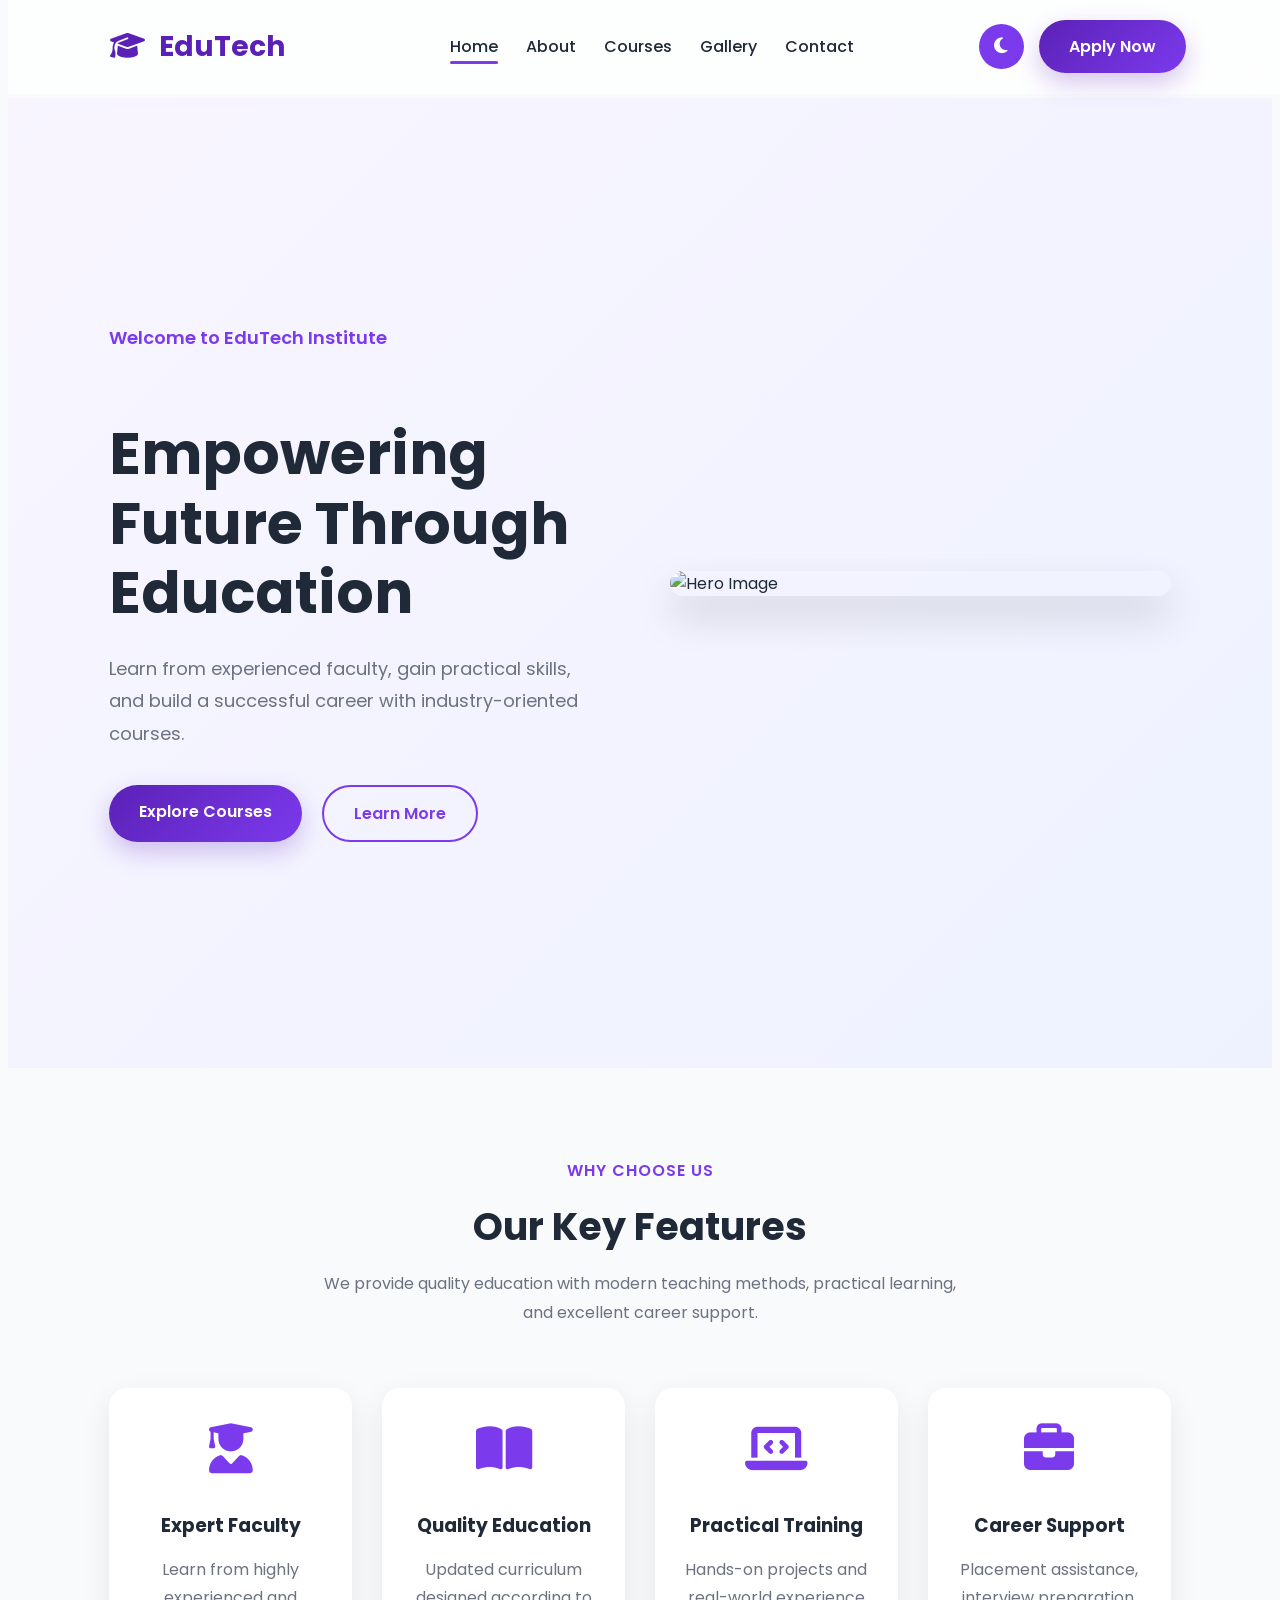
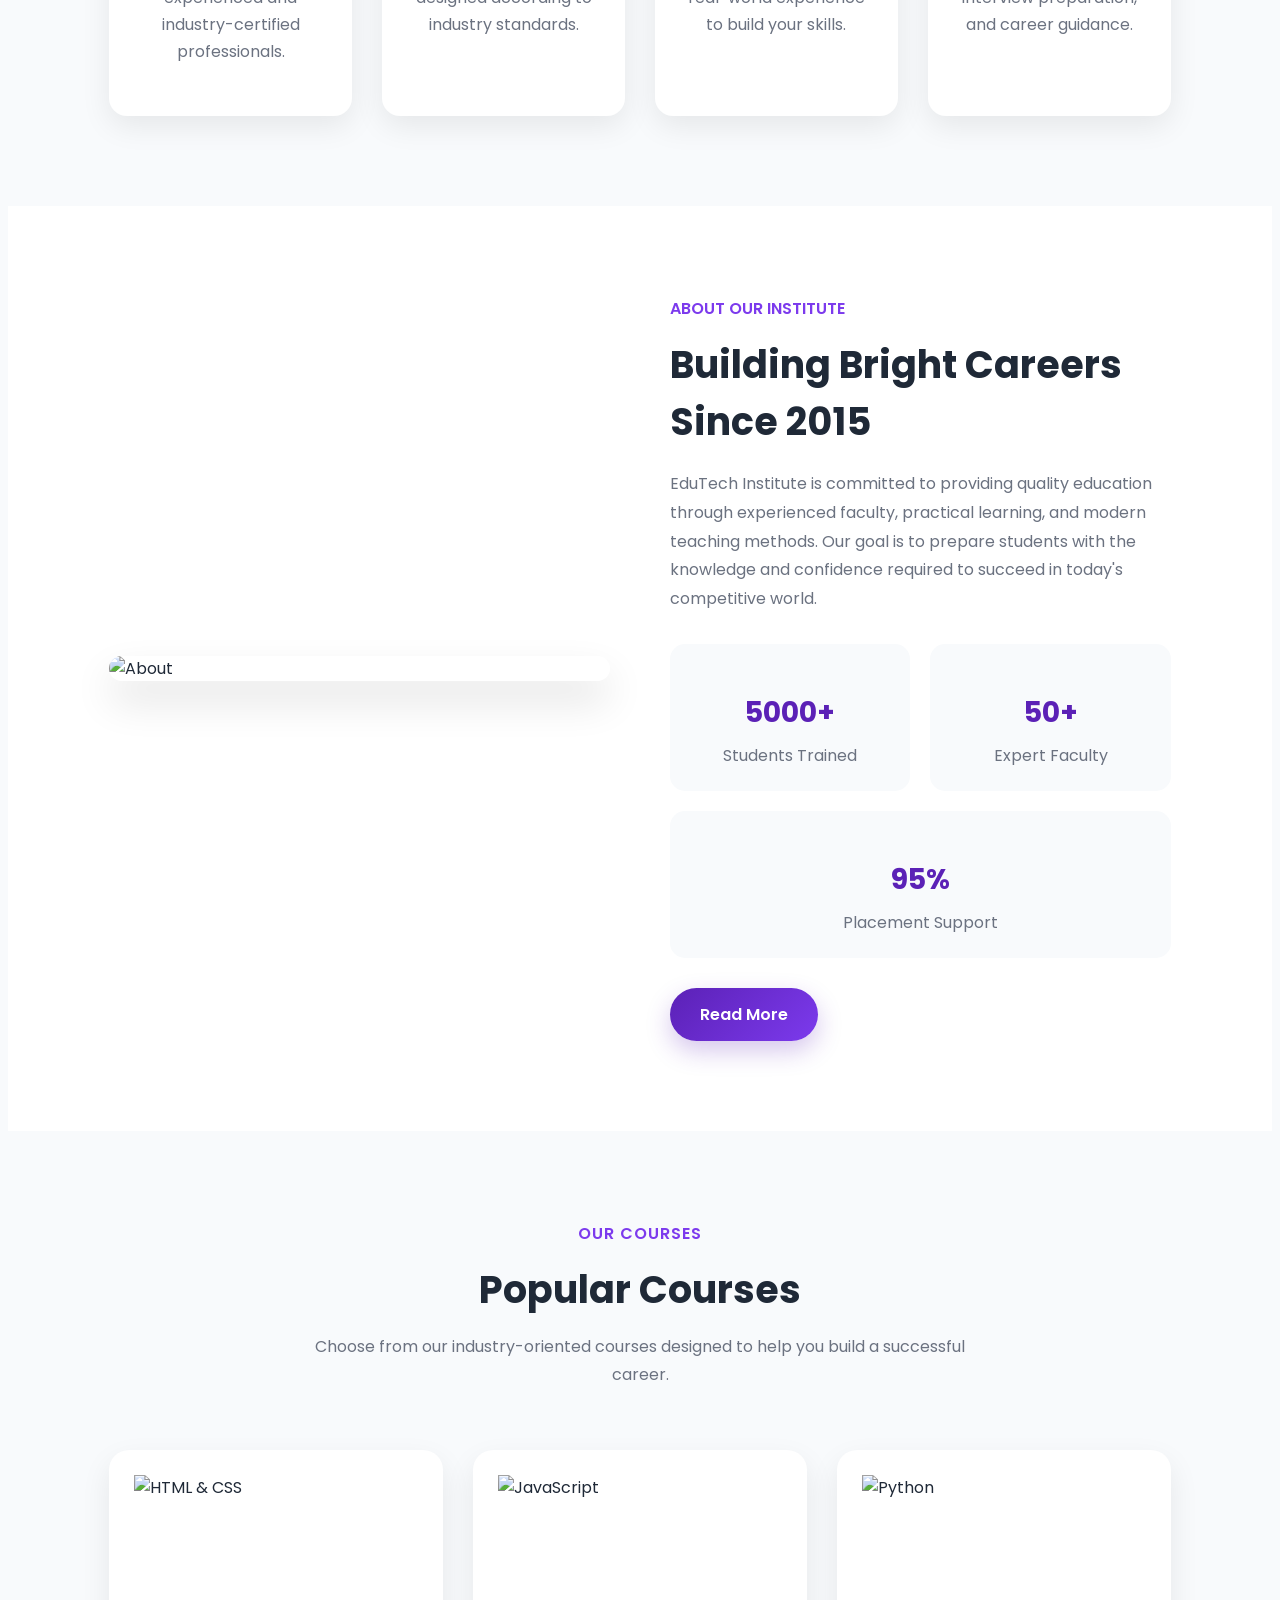
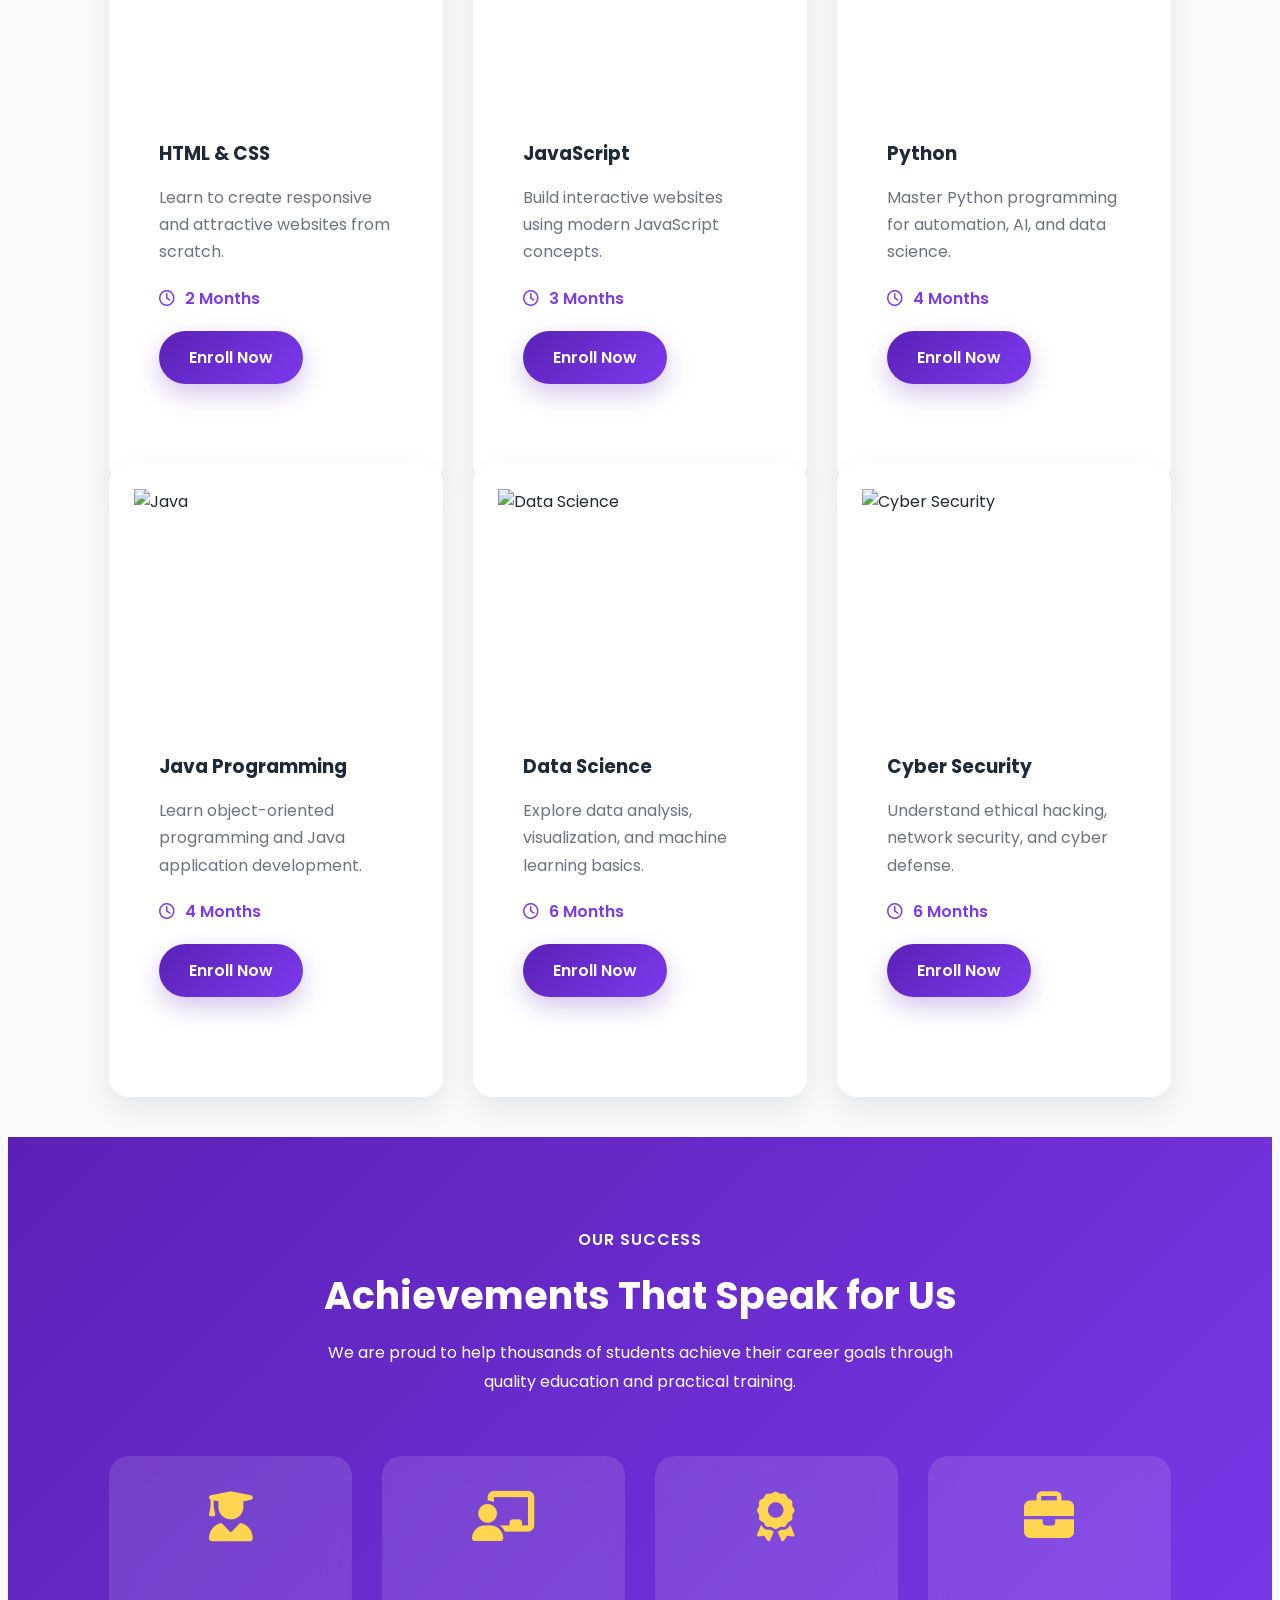
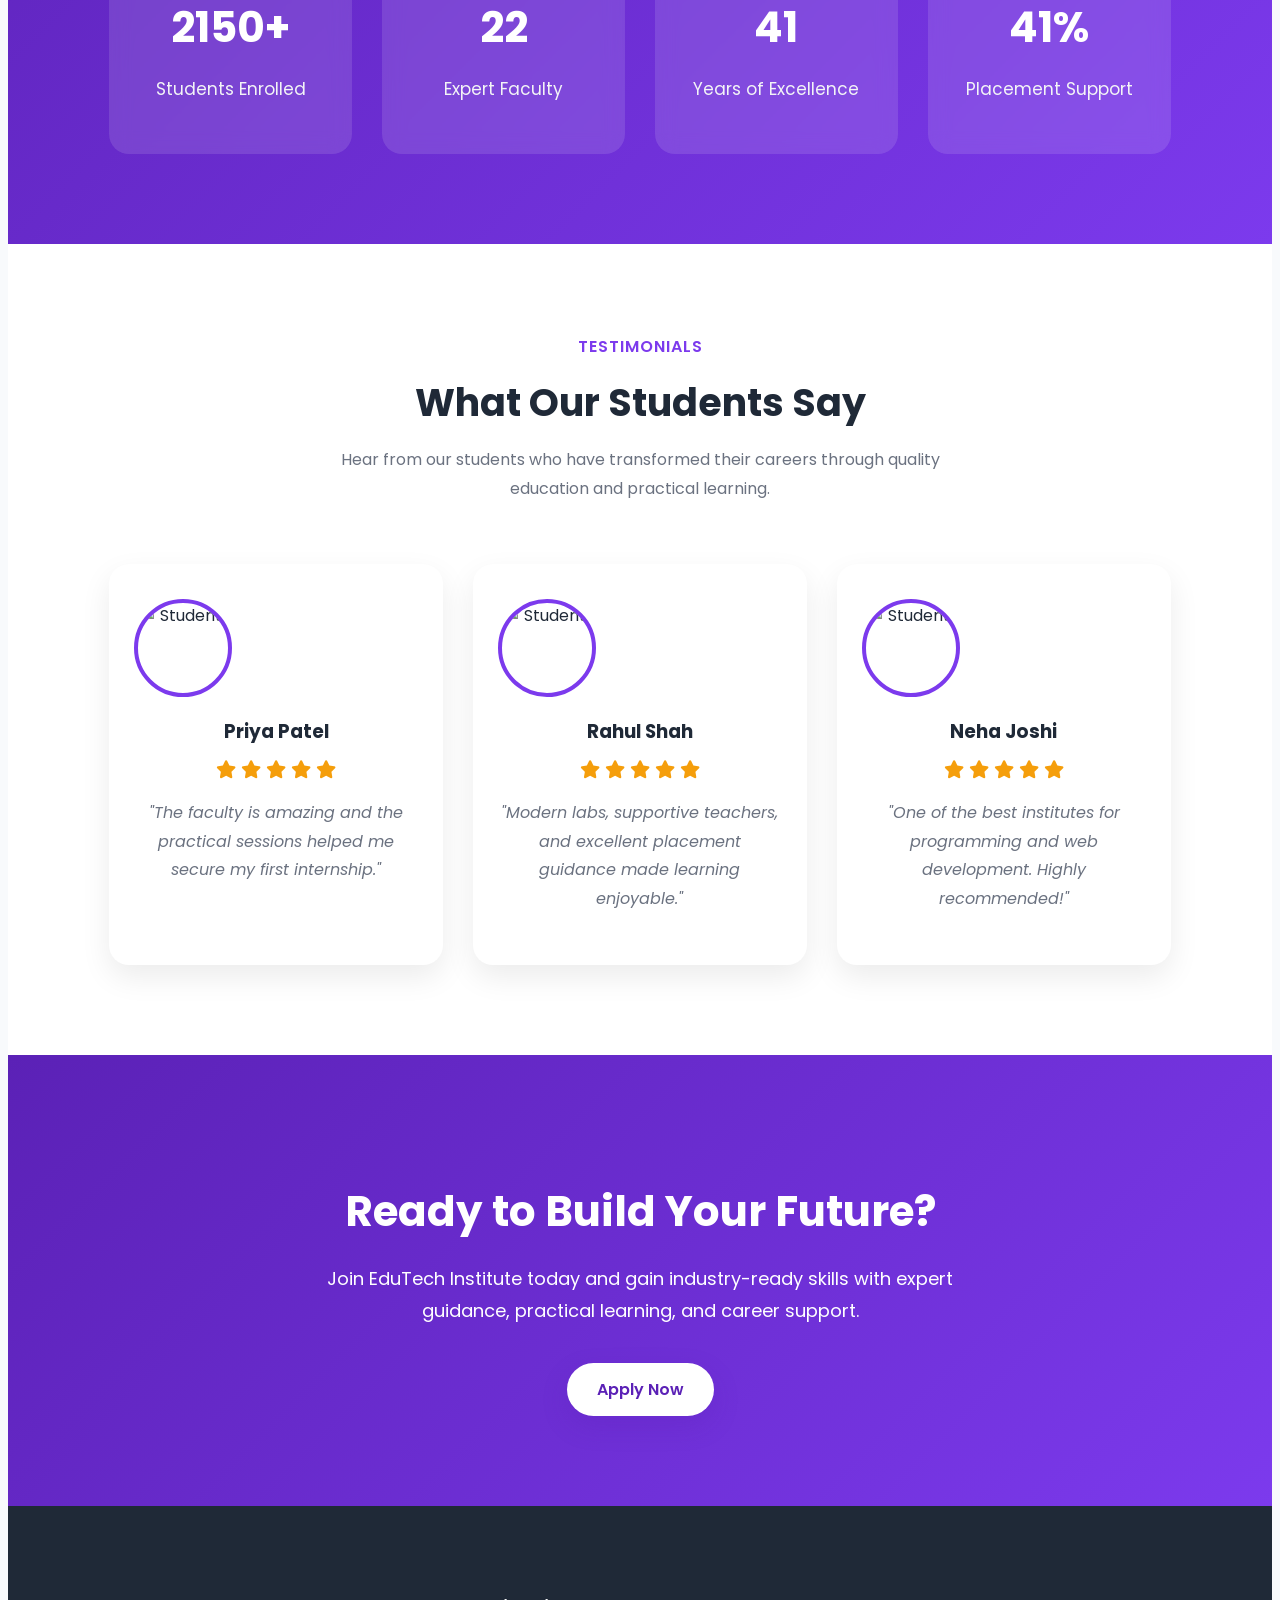
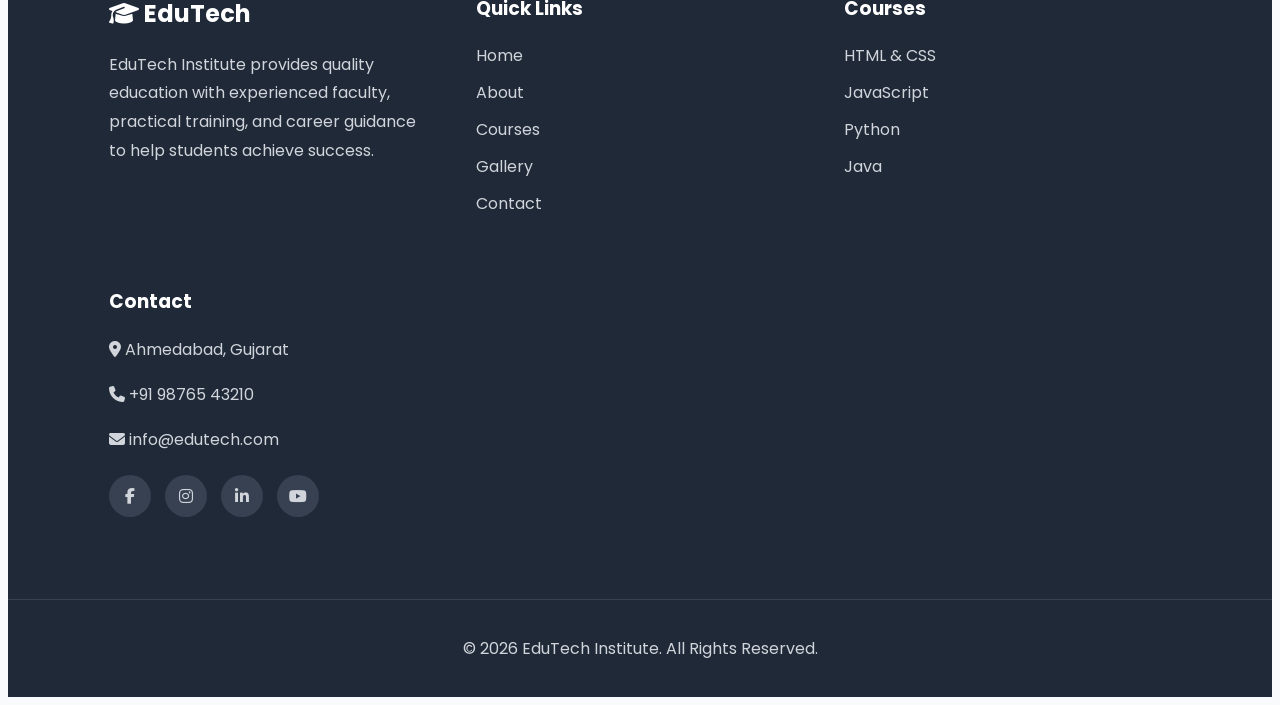
==== index.html @ 374a86cc "Add files via upload" ====
<!DOCTYPE html>
<html lang="en">

<head>
    <meta charset="UTF-8">
    <meta name="viewport" content="width=device-width, initial-scale=1.0">
    <title>EduTech Institute</title>

	<link rel="icon" href="images/logo.png">

    <!-- CSS -->
    <link rel="stylesheet" href="style.css">

    <!-- Google Font -->
    <link href="https://fonts.googleapis.com/css2?family=Poppins:wght@300;400;500;600;700&display=swap" rel="stylesheet">

    <!-- Font Awesome -->
    <link rel="stylesheet"
        href="https://cdnjs.cloudflare.com/ajax/libs/font-awesome/6.6.0/css/all.min.css">
</head>

<body>
<!--================ PRELOADER =================-->

<div id="preloader">

    <div class="loader"></div>

</div>

<!-- ================= NAVBAR ================= -->

<header>

    <nav class="navbar">

    <div class="logo">
        <i class="fa-solid fa-graduation-cap"></i>
        EduTech
    </div>

    <div class="menu-toggle" id="menu-toggle">
        <i class="fa-solid fa-bars"></i>
    </div>

    <ul class="nav-links" id="nav-links">

            <li><a class="active" href="index.html">Home</a></li>

            <li><a href="about.html">About</a></li>

            <li><a href="courses.html">Courses</a></li>

            <li><a href="gallery.html">Gallery</a></li>

            <li><a href="contact.html">Contact</a></li>

        </ul>

        <div class="nav-actions">

    <button id="theme-toggle" class="theme-btn">
        <i class="fa-solid fa-moon"></i>
    </button>

    <a href="contact.html" class="btn">Apply Now</a>

</div>

    </nav>

</header>

<!-- ================= HERO ================= -->

<section class="hero">

    <div class="hero-text">

        <span class="tag">
            Welcome to EduTech Institute
        </span>

        <h1>
            Empowering Future Through Education
        </h1>

        <p>
            Learn from experienced faculty, gain practical skills,
            and build a successful career with industry-oriented courses.
        </p>

        <div class="hero-buttons">

            <a href="courses.html" class="btn">
                Explore Courses
            </a>

            <a href="about.html" class="btn-outline">
                Learn More
            </a>

        </div>

    </div>

    <div class="hero-image">

        <img src="img/hero.jpg" alt="Hero Image">
		</div>

</section>
<!-- ================= FEATURES ================= -->

<section class="features fade-up">

    <div class="section-title">
	
        <span>Why Choose Us</span>

        <h2>Our Key Features</h2>

        <p>
            We provide quality education with modern teaching methods,
            practical learning, and excellent career support.
        </p>

    </div>

    <div class="feature-container">

        <div class="feature-card">

            <i class="fa-solid fa-user-graduate"></i>

            <h3>Expert Faculty</h3>

            <p>
                Learn from highly experienced and industry-certified professionals.
            </p>

        </div>

        <div class="feature-card">

            <i class="fa-solid fa-book-open"></i>

            <h3>Quality Education</h3>

            <p>
                Updated curriculum designed according to industry standards.
            </p>

        </div>

        <div class="feature-card">

            <i class="fa-solid fa-laptop-code"></i>

            <h3>Practical Training</h3>

            <p>
                Hands-on projects and real-world experience to build your skills.
            </p>

        </div>

        <div class="feature-card">

            <i class="fa-solid fa-briefcase"></i>

            <h3>Career Support</h3>

            <p>
                Placement assistance, interview preparation, and career guidance.
            </p>

        </div>

    </div>

</section>
<!-- ================= ABOUT PREVIEW ================= -->

<section class="about-preview fade-up">

    <div class="about-image">

        <img src="https://images.unsplash.com/photo-1523240795612-9a054b0db644?auto=format&fit=crop&w=900&q=80" alt="About">

    </div>

    <div class="about-content">

        <span>About Our Institute</span>

        <h2>Building Bright Careers Since 2015</h2>

        <p>
            EduTech Institute is committed to providing quality education through
            experienced faculty, practical learning, and modern teaching methods.
            Our goal is to prepare students with the knowledge and confidence
            required to succeed in today's competitive world.
        </p>

        <div class="about-boxes">

            <div class="about-box">
                <h3>5000+</h3>
                <p>Students Trained</p>
            </div>

            <div class="about-box">
                <h3>50+</h3>
                <p>Expert Faculty</p>
            </div>

            <div class="about-box">
                <h3>95%</h3>
                <p>Placement Support</p>
            </div>

        </div>

        <a href="about.html" class="btn">
            Read More
        </a>

    </div>

</section>
<!-- ================= POPULAR COURSES ================= -->

<section class="courses fade-up">
	
    <div class="section-title">

        <span>Our Courses</span>

        <h2>Popular Courses</h2>

        <p>
            Choose from our industry-oriented courses designed to help you build a successful career.
        </p>

    </div>

    <div class="course-container">

        <div class="course-card">
            <img src="img/html&css.jfif" alt="HTML & CSS">
            <div class="course-content">
                <h3>HTML & CSS</h3>
                <p>Learn to create responsive and attractive websites from scratch.</p>
                <div class="course-info">
                    <span><i class="fa-regular fa-clock"></i> 2 Months</span>
                </div>
                <a href="contact.html" class="btn">Enroll Now</a>
            </div>
        </div>

        <div class="course-card">
            <img src="img/javascript.jfif" alt="JavaScript">
            <div class="course-content">
                <h3>JavaScript</h3>
                <p>Build interactive websites using modern JavaScript concepts.</p>
                <div class="course-info">
                    <span><i class="fa-regular fa-clock"></i> 3 Months</span>
                </div>
                <a href="contact.html" class="btn">Enroll Now</a>
            </div>
        </div>

        <div class="course-card">
            <img src="img/python.jfif" alt="Python">
            <div class="course-content">
                <h3>Python</h3>
                <p>Master Python programming for automation, AI, and data science.</p>
                <div class="course-info">
                    <span><i class="fa-regular fa-clock"></i> 4 Months</span>
                </div>
                <a href="contact.html" class="btn">Enroll Now</a>
            </div>
        </div>

        <div class="course-card">
            <img src="img/java.jfif" alt="Java">
            <div class="course-content">
                <h3>Java Programming</h3>
                <p>Learn object-oriented programming and Java application development.</p>
                <div class="course-info">
                    <span><i class="fa-regular fa-clock"></i> 4 Months</span>
                </div>
                <a href="contact.html" class="btn">Enroll Now</a>
            </div>
        </div>

        <div class="course-card">
            <img src="img/data science.jfif" alt="Data Science">
            <div class="course-content">
                <h3>Data Science</h3>
                <p>Explore data analysis, visualization, and machine learning basics.</p>
                <div class="course-info">
                    <span><i class="fa-regular fa-clock"></i> 6 Months</span>
                </div>
                <a href="contact.html" class="btn">Enroll Now</a>
            </div>
        </div>

        <div class="course-card">
            <img src="img/cybersecurity.jfif" alt="Cyber Security">
            <div class="course-content">
                <h3>Cyber Security</h3>
                <p>Understand ethical hacking, network security, and cyber defense.</p>
                <div class="course-info">
                    <span><i class="fa-regular fa-clock"></i> 6 Months</span>
                </div>
                <a href="contact.html" class="btn">Enroll Now</a>
            </div>
        </div>

    </div>

</section>
<!-- ================= ACHIEVEMENTS ================= -->

<section class="achievements fade-up">
    <div class="section-title">

        <span>Our Success</span>

        <h2>Achievements That Speak for Us</h2>

        <p>
            We are proud to help thousands of students achieve their career goals through quality education and practical training.
        </p>

    </div>

    <div class="achievement-container">

        <div class="achievement-card">
            <i class="fa-solid fa-user-graduate"></i>
             <h2>
        <span class="counter" data-target="5000">0</span>+
    </h2>
            <p>Students Enrolled</p>
        </div>

        <div class="achievement-card">
            <i class="fa-solid fa-chalkboard-user"></i>
            <h2 class="counter" data-target="50">0</h2>
            <p>Expert Faculty</p>
        </div>

        <div class="achievement-card">
            <i class="fa-solid fa-award"></i>
            <h2 class="counter" data-target="95">0</h2>
            <p>Years of Excellence</p>
        </div>

        <div class="achievement-card">
            <i class="fa-solid fa-briefcase"></i>
           <h2>
    <span class="counter" data-target="95">0</span>%
</h2>
            <p>Placement Support</p>
        </div>

    </div>

</section>
<!-- ================= TESTIMONIALS ================= -->

<section class="testimonials fade-up">
    <div class="section-title">

        <span>Testimonials</span>

        <h2>What Our Students Say</h2>

        <p>
            Hear from our students who have transformed their careers through quality education and practical learning.
        </p>

    </div>

    <div class="testimonial-container">

        <div class="testimonial-card">

            <img src="img/student1.jpg" alt="Student">

            <h3>Priya Patel</h3>

            <div class="stars">
                <i class="fa-solid fa-star"></i>
                <i class="fa-solid fa-star"></i>
                <i class="fa-solid fa-star"></i>
                <i class="fa-solid fa-star"></i>
                <i class="fa-solid fa-star"></i>
            </div>

            <p>
                "The faculty is amazing and the practical sessions helped me secure my first internship."
            </p>

        </div>

        <div class="testimonial-card">

            <img src="img/student2.jpg" alt="Student">

            <h3>Rahul Shah</h3>

            <div class="stars">
                <i class="fa-solid fa-star"></i>
                <i class="fa-solid fa-star"></i>
                <i class="fa-solid fa-star"></i>
                <i class="fa-solid fa-star"></i>
                <i class="fa-solid fa-star"></i>
            </div>

            <p>
                "Modern labs, supportive teachers, and excellent placement guidance made learning enjoyable."
            </p>

        </div>

        <div class="testimonial-card">

            <img src="img/student3.jpg" alt="Student">

            <h3>Neha Joshi</h3>

            <div class="stars">
                <i class="fa-solid fa-star"></i>
                <i class="fa-solid fa-star"></i>
                <i class="fa-solid fa-star"></i>
                <i class="fa-solid fa-star"></i>
                <i class="fa-solid fa-star"></i>
            </div>

            <p>
                "One of the best institutes for programming and web development. Highly recommended!"
            </p>

        </div>

    </div>

</section>
<!-- ================= CALL TO ACTION ================= -->

<section class="cta fade-up">

    <div class="cta-content">

        <h2>Ready to Build Your Future?</h2>

        <p>
            Join EduTech Institute today and gain industry-ready skills with expert guidance,
            practical learning, and career support.
        </p>

        <a href="contact.html" class="btn">Apply Now</a>

    </div>

</section>
<!-- ================= FOOTER ================= -->

<footer>

    <div class="footer-container">

        <div class="footer-box">

            <h2><i class="fa-solid fa-graduation-cap"></i> EduTech</h2>

            <p>
                EduTech Institute provides quality education with experienced faculty,
                practical training, and career guidance to help students achieve success.
            </p>

        </div>

        <div class="footer-box">

            <h3>Quick Links</h3>

            <a href="index.html">Home</a>
            <a href="about.html">About</a>
            <a href="courses.html">Courses</a>
            <a href="gallery.html">Gallery</a>
            <a href="contact.html">Contact</a>

        </div>

        <div class="footer-box">

            <h3>Courses</h3>

            <a href="#">HTML & CSS</a>
            <a href="#">JavaScript</a>
            <a href="#">Python</a>
            <a href="#">Java</a>

        </div>

        <div class="footer-box">

            <h3>Contact</h3>

            <p><i class="fa-solid fa-location-dot"></i> Ahmedabad, Gujarat</p>

            <p><i class="fa-solid fa-phone"></i> +91 98765 43210</p>

            <p><i class="fa-solid fa-envelope"></i> info@edutech.com</p>

            <div class="social-icons">

                <a href="#"><i class="fab fa-facebook-f"></i></a>

                <a href="#"><i class="fab fa-instagram"></i></a>

                <a href="#"><i class="fab fa-linkedin-in"></i></a>

                <a href="#"><i class="fab fa-youtube"></i></a>

            </div>

        </div>

    </div>

    <div class="footer-bottom">

        <p>

© <span id="year"></span> EduTech Institute. All Rights Reserved.

</p>

    </div>

</footer>
<!-- ================= BACK TO TOP ================= -->

<button id="topBtn">
    <i class="fa-solid fa-arrow-up"></i>
</button>
<button id="topBtn" title="Go to Top">
    <i class="fa-solid fa-arrow-up"></i>
</button>
<script src="script.js"></script>
</body>

</html>
---- style.css ----
html{
    scroll-behavior:smooth;
}
::selection{
    background:#7C3AED;
    color:#fff;
}
body{
    font-family:'Poppins',sans-serif;
    background:#F8FAFC;
    color:#1F2937;
    overflow-x:hidden;
    padding-top:90px; /* important for fixed navbar */
}
/* ================= NAVBAR ================= */

header{
    position:fixed;
    top:0;
    width:100%;
    z-index:1000;
    backdrop-filter:blur(12px);
    background:rgba(255,255,255,.75);
    border-bottom:1px solid rgba(255,255,255,.25);
}

.navbar{
    display:flex;
    justify-content:space-between;
    align-items:center;
    padding:18px 8%;
}

.logo{
    font-size:28px;
    font-weight:700;
    color:#5B21B6;
}

.logo i{
    margin-right:8px;
}

.nav-links{
    display:flex;
    gap:28px;
    list-style:none;
}

.nav-links a{
    text-decoration:none;
    color:#1F2937;
    font-weight:500;
    position:relative;
    transition:.3s;
}

.nav-links a::after{
    content:'';
    position:absolute;
    left:0;
    bottom:-6px;
    width:0;
    height:3px;
    background:#7C3AED;
    border-radius:10px;
    transition:.3s;
}

.nav-links a:hover::after,
.nav-links a.active::after{
    width:100%;
}

.nav-links a:hover{
    color:#7C3AED;
}
/*================ HERO =================*/

.hero{

    display:flex;

    align-items:center;

    justify-content:space-between;

    gap:60px;

    padding:80px 8%;

    min-height:90vh;

    background:linear-gradient(135deg,#F8F5FF,#EEF2FF);

}

.hero-text{

    flex:1;

}

.tag{

    display:inline-block;

    color:#7C3AED;

    font-weight:600;

    margin-bottom:20px;

    font-size:18px;

}

.hero-text h1{

    font-size:58px;

    line-height:1.2;

    color:#1F2937;

    margin-bottom:25px;

}

.hero-text p{

    font-size:18px;

    color:#6B7280;

    line-height:1.8;

    margin-bottom:35px;

}

.hero-buttons{

    display:flex;

    gap:20px;

}

.hero-image{

    flex:1;

    display:flex;

    justify-content:center;

}

.hero-image img{

    width:100%;

    max-width:550px;

    border-radius:25px;

    box-shadow:0 20px 40px rgba(0,0,0,.15);

    animation:float 4s ease-in-out infinite;

}

@keyframes float{

0%,100%{

transform:translateY(0);

}

50%{

transform:translateY(-15px);

}

}
/* ================= FEATURES ================= */

.features{
    padding:90px 8%;
    background:#F8FAFC;
}

.section-title{
    text-align:center;
    margin-bottom:60px;
}

.section-title span{
    color:#7C3AED;
    font-weight:600;
    letter-spacing:1px;
    text-transform:uppercase;
}

.section-title h2{
    margin:15px 0;
    font-size:38px;
    color:#1F2937;
}

.section-title p{
    max-width:650px;
    margin:auto;
    color:#6B7280;
    line-height:1.8;
}

.feature-container{
    display:grid;
    grid-template-columns:repeat(auto-fit,minmax(240px,1fr));
    gap:30px;
}

.feature-card{
    background:#fff;
    padding:35px 25px;
    border-radius:18px;
    text-align:center;
    box-shadow:0 10px 30px rgba(0,0,0,.08);
    transition:.4s;
}

.feature-card:hover{
    transform:translateY(-10px);
    box-shadow:0 18px 40px rgba(91,33,182,.18);
}

.feature-card i{
    font-size:50px;
    color:#7C3AED;
    margin-bottom:20px;
}

.feature-card h3{
    margin-bottom:15px;
    color:#1F2937;
}

.feature-card p{
    color:#6B7280;
    line-height:1.7;
}
/* ================= ABOUT PREVIEW ================= */

.about-preview{
    display:flex;
    align-items:center;
    justify-content:space-between;
    gap:60px;
    padding:90px 8%;
    background:#ffffff;
    flex-wrap:wrap;
}

.about-image{
    flex:1;
    min-width:300px;
}

.about-image img{
    width:100%;
    border-radius:20px;
    box-shadow:0 20px 40px rgba(0,0,0,.12);
    transition:.4s;
}

.about-image img:hover{
    transform:scale(1.03);
}

.about-content{
    flex:1;
    min-width:300px;
}

.about-content span{
    color:#7C3AED;
    font-weight:600;
    text-transform:uppercase;
}

.about-content h2{
    margin:15px 0 20px;
    font-size:38px;
    color:#1F2937;
}

.about-content p{
    color:#6B7280;
    line-height:1.8;
    margin-bottom:30px;
}

.about-boxes{
    display:flex;
    gap:20px;
    flex-wrap:wrap;
    margin-bottom:30px;
}

.about-box{
    background:#F8FAFC;
    padding:20px;
    border-radius:15px;
    text-align:center;
    flex:1;
    min-width:120px;
    transition:.3s;
}

.about-box:hover{
    background:#7C3AED;
    color:#fff;
    transform:translateY(-5px);
}

.about-box:hover p{
    color:#fff;
}

.about-box h3{
    font-size:28px;
    margin-bottom:8px;
    color:#5B21B6;
}

.about-box:hover h3{
    color:#fff;
}

.about-box p{
    margin:0;
    color:#6B7280;
}
/* ================= COURSES ================= */

.courses{
    padding:90px 8%;
    background:#F8FAFC;
}

.course-container{
    display:grid;
    grid-template-columns:repeat(auto-fit,minmax(320px,1fr));
    gap:30px;
}

.course-card{
    padding:25px;
    display:flex;
    flex-direction:column;
    height:100%;
    background:#fff;
    border-radius:20px;
    overflow:hidden;
    box-shadow:0 12px 30px rgba(0,0,0,.08);
    transition:.4s;
}

.course-card:hover{
    transform:translateY(-12px);
    box-shadow:0 20px 40px rgba(91,33,182,.20);
}

.course-card img{
    width:100%;
    height:220px;
    object-fit:cover;
    transition:.4s;
}

.course-card:hover img{
    transform:scale(1.08);
}

.course-content{
    padding:25px;
}

.course-content h3{
    color:#1F2937;
    margin-bottom:15px;
}

.course-content p{
    color:#6B7280;
    line-height:1.7;
    margin-bottom:20px;
}

.course-info{
    display:flex;
    justify-content:space-between;
    margin-bottom:20px;
    color:#7C3AED;
    font-weight:600;
}

.course-info i{
    margin-right:6px;
}
/* ================= ACHIEVEMENTS ================= */

.achievements{
    padding:90px 8%;
    background:linear-gradient(135deg,#5B21B6,#7C3AED);
    color:#fff;
}

.achievement-container{
    display:grid;
    grid-template-columns:repeat(auto-fit,minmax(220px,1fr));
    gap:30px;
    margin-top:50px;
}

.achievement-card{
    background:rgba(255,255,255,.12);
    backdrop-filter:blur(10px);
    border-radius:20px;
    padding:35px 20px;
    text-align:center;
    transition:.4s;
}

.achievement-card:hover{
    transform:translateY(-10px);
    background:rgba(255,255,255,.20);
}

.achievement-card i{
    font-size:50px;
    margin-bottom:20px;
    color:#FFD54F;
}

.achievement-card h2{
    font-size:42px;
    margin-bottom:10px;
}

.achievement-card p{
    font-size:17px;
    color:#f3f4f6;
}

/* Make section title white inside achievements */

.achievements .section-title h2,
.achievements .section-title p,
.achievements .section-title span{
    color:#fff;
}
/* ================= TESTIMONIALS ================= */

.testimonials{
    padding:90px 8%;
    background:#ffffff;
}

.testimonial-container{
    display:grid;
    grid-template-columns:repeat(auto-fit,minmax(300px,1fr));
    gap:30px;
}

.testimonial-card{
    background:#fff;
    padding:35px 25px;
    border-radius:20px;
    text-align:center;
    box-shadow:0 12px 30px rgba(0,0,0,.08);
    transition:.4s;
}

.testimonial-card:hover{
    transform:translateY(-10px);
    box-shadow:0 20px 40px rgba(91,33,182,.18);
}

.testimonial-card img{
    width:90px;
    height:90px;
    border-radius:50%;
    object-fit:cover;
    border:4px solid #7C3AED;
    margin-bottom:20px;
}

.testimonial-card h3{
    margin-bottom:10px;
    color:#1F2937;
}

.stars{
    color:#F59E0B;
    margin-bottom:15px;
    font-size:18px;
}

.testimonial-card p{
    color:#6B7280;
    line-height:1.8;
    font-style:italic;
}
/* ================= CTA ================= */

.cta{
    padding:90px 8%;
    background:linear-gradient(135deg,#5B21B6,#7C3AED);
    text-align:center;
    color:#fff;
}

.cta h2{
    font-size:42px;
    margin-bottom:20px;
}

.cta p{
    max-width:700px;
    margin:0 auto 35px;
    line-height:1.8;
    font-size:18px;
}

.cta .btn{
    background:#fff;
    color:#5B21B6;
}

.cta .btn:hover{
    background:#F3F4F6;
}
/* ================= FOOTER ================= */

footer{
    background:#1F2937;
    color:#fff;
}

.footer-container{
    display:grid;
    grid-template-columns:repeat(auto-fit,minmax(250px,1fr));
    gap:40px;
    padding:70px 8%;
}

.footer-box h2,
.footer-box h3{
    margin-bottom:20px;
}

.footer-box p{
    color:#D1D5DB;
    line-height:1.8;
}

.footer-box a{
    display:block;
    color:#D1D5DB;
    text-decoration:none;
    margin-bottom:12px;
    transition:.3s;
}

.footer-box a:hover{
    color:#A78BFA;
    padding-left:8px;
}

.social-icons{
    margin-top:20px;
}

.social-icons a{
    display:inline-flex;
    align-items:center;
    justify-content:center;
    width:42px;
    height:42px;
    background:#374151;
    border-radius:50%;
    margin-right:10px;
    transition:.3s;
}

.social-icons a:hover{
    background:#7C3AED;
    color:#fff;
    transform:translateY(-5px);
}

.footer-bottom{
    border-top:1px solid #374151;
    text-align:center;
    padding:20px;
    color:#D1D5DB;
}
/* ================= BUTTONS ================= */

.btn{
    display:inline-block;
    padding:14px 30px;
    border-radius:50px;
    background:linear-gradient(135deg,#5B21B6,#7C3AED);
    color:#fff;
    text-decoration:none;
    font-weight:600;
    transition:.35s ease;
    box-shadow:0 10px 25px rgba(91,33,182,.25);
}

.btn:hover{
    transform:translateY(-4px) scale(1.05);
    box-shadow:0 18px 35px rgba(91,33,182,.35);
}

.btn-outline{
    display:inline-block;
    padding:14px 30px;
    border:2px solid #7C3AED;
    border-radius:50px;
    color:#7C3AED;
    text-decoration:none;
    font-weight:600;
    transition:.4s;
}

.btn-outline:hover{
    background:#7C3AED;
    color:#fff;
    transform:translateY(-5px);
}
/* ================= SCROLL ANIMATION ================= */

.fade-up{
    opacity:0;
    transform:translateY(40px);
    transition:all .8s ease;
}

.fade-up.show{
    opacity:1;
    transform:translateY(0);
}
/* ================= BACK TO TOP ================= */

#topBtn{
    position:fixed;
    bottom:25px;
    right:25px;
    width:50px;
    height:50px;
    border:none;
    border-radius:50%;
    background:#7C3AED;
    color:#fff;
    font-size:18px;
    cursor:pointer;
    opacity:0;
    visibility:hidden;
    transition:.3s;
    box-shadow:0 10px 25px rgba(124,58,237,.35);
    z-index:999;
}

#topBtn.show{
    opacity:1;
    visibility:visible;
}

#topBtn:hover{
    transform:translateY(-5px);
    background:#5B21B6;
}
/* ================= MOBILE ================= */

@media (max-width:768px){

    .navbar{
        flex-direction:column;
        gap:15px;
    }

    .nav-links{
        flex-wrap:wrap;
        justify-content:center;
        gap:18px;
    }

    .hero{

    flex-direction:column-reverse;

    text-align:center;

    padding:50px 6%;

}

.hero-buttons{

    justify-content:center;

    flex-wrap:wrap;

}

.hero-text h1{

    font-size:38px;

}

.hero-image img{

    max-width:100%;

}
    .section-title h2,
    .about-content h2,
    .cta h2{
        font-size:30px;
    }

    .about-boxes{
        justify-content:center;
    }
}
/* ================= PAGE HERO ================= */

.page-hero{

    margin-top:80px;
    height:350px;

    background:linear-gradient(rgba(91,33,182,.75),
    rgba(124,58,237,.75)),
    url("images/campus.jpg") center/cover;

    display:flex;

    align-items:center;

    justify-content:center;

    text-align:center;

    color:white;

}

.page-hero h1{

    font-size:52px;

    margin-bottom:15px;

}

.page-hero p{

    font-size:18px;

    max-width:700px;

    margin:auto;

}
/* ================= MISSION & VISION ================= */

.mission-section{
    padding:90px 8%;
    background:#F8FAFC;
}

.mission-container{
    display:grid;
    grid-template-columns:repeat(auto-fit,minmax(320px,1fr));
    gap:35px;
    margin-top:50px;
}

.mission-card{
    background:#fff;
    padding:40px 30px;
    border-radius:20px;
    text-align:center;
    box-shadow:0 12px 30px rgba(0,0,0,.08);
    transition:.4s;
}

.mission-card:hover{
    transform:translateY(-10px);
    box-shadow:0 20px 40px rgba(91,33,182,.18);
}

.mission-card i{
    font-size:55px;
    color:#7C3AED;
    margin-bottom:20px;
}

.mission-card h3{
    margin-bottom:18px;
    color:#1F2937;
}

.mission-card p{
    color:#6B7280;
    line-height:1.8;
}
/* ================= PRINCIPAL ================= */

.principal-section{
    padding:90px 8%;
    display:flex;
    align-items:center;
    gap:60px;
    flex-wrap:wrap;
    background:#fff;
}

.principal-image{
    flex:1;
    min-width:300px;
}

.principal-image img{
    width:100%;
    border-radius:20px;
    box-shadow:0 15px 35px rgba(0,0,0,.12);
}

.principal-content{
    flex:1;
    min-width:300px;
}

.principal-content span{
    color:#7C3AED;
    font-weight:600;
    text-transform:uppercase;
}

.principal-content h2{
    margin:15px 0;
    font-size:38px;
    color:#1F2937;
}

.principal-content p{
    color:#6B7280;
    line-height:1.8;
    margin-bottom:20px;
}
/*================ FACULTY =================*/

.faculty{
    padding:90px 8%;
    background:#F8FAFC;
}

.faculty-container{
    display:grid;
    grid-template-columns:repeat(auto-fit,minmax(280px,1fr));
    gap:30px;
    margin-top:50px;
}

.faculty-card{
    background:#fff;
    border-radius:20px;
    overflow:hidden;
    text-align:center;
    box-shadow:0 10px 30px rgba(0,0,0,.08);
    transition:.4s;
}

.faculty-card:hover{
    transform:translateY(-10px);
    box-shadow:0 18px 40px rgba(91,33,182,.18);
}

.faculty-card img{
    width:100%;
    height:300px;
    object-fit:cover;
}

.faculty-card h3{
    margin-top:20px;
    color:#1F2937;
}

.designation{
    color:#7C3AED;
    font-weight:600;
    margin:10px 0;
}

.faculty-card p{
    padding:0 20px 25px;
    color:#6B7280;
    line-height:1.7;
}
/*================ WHY US =================*/

.why-us{
    padding:90px 8%;
    background:#ffffff;
}

.why-container{
    display:grid;
    grid-template-columns:repeat(auto-fit,minmax(250px,1fr));
    gap:30px;
    margin-top:50px;
}

.why-card{
    background:#fff;
    padding:35px 25px;
    text-align:center;
    border-radius:18px;
    box-shadow:0 10px 25px rgba(0,0,0,.08);
    transition:.4s;
}

.why-card:hover{
    background:#7C3AED;
    color:#fff;
    transform:translateY(-10px);
}

.why-card i{
    font-size:50px;
    margin-bottom:20px;
    color:#7C3AED;
}

.why-card:hover i{
    color:#FFD54F;
}

.why-card p{
    color:#6B7280;
    line-height:1.7;
}

.why-card:hover p{
    color:#fff;
}
/*================ COURSES PAGE =================*/

.courses-page{
    padding:90px 8%;
    background:#F8FAFC;
}

.course-grid{
    display:grid;
    grid-template-columns:repeat(auto-fit,minmax(340px,1fr));
    gap:35px;
    margin-top:50px;
	align-items:stretch;

}

.course-box{
    background:#fff;
    border-radius:20px;
    overflow:hidden;
    box-shadow:0 10px 30px rgba(0,0,0,.08);
    transition:.4s;

    display:flex;
    flex-direction:column;
}

.course-box:hover{
    transform:translateY(-10px);
    box-shadow:0 20px 40px rgba(91,33,182,.20);
}

.course-box img{
    width:100%;
    height:220px;
    object-fit:cover;
}

.course-details{
    padding:25px;
    display:flex;
    flex-direction:column;
    height:100%;
}

.badge{
    display:inline-block;
    background:#7C3AED;
    color:#fff;
    padding:6px 14px;
    border-radius:30px;
    font-size:14px;
    margin-bottom:15px;
}

.course-details h3{
    margin-bottom:15px;
    color:#1F2937;
}

.course-details p{
    color:#6B7280;
    line-height:1.7;
}

.course-details ul{
    list-style:none;
    padding:20px 0;
}

.course-details ul li{
    margin-bottom:10px;
    color:#374151;
}

.course-details i{
    color:#7C3AED;
    margin-right:8px;
}
.course-details .btn{
    margin-top:auto;
    align-self:flex-start;
}
/*================ GALLERY PAGE =================*/

.gallery-page{
    padding:90px 8%;
    background:#F8FAFC;
}

.gallery-grid{
    display:grid;
    grid-template-columns:repeat(auto-fit,minmax(280px,1fr));
    gap:25px;
    margin-top:50px;
}

.gallery-card{
    position:relative;
    overflow:hidden;
    border-radius:20px;
    box-shadow:0 10px 30px rgba(0,0,0,.08);
}

.gallery-card img{
    width:100%;
    height:260px;
    object-fit:cover;
    transition:.5s;
}

.gallery-overlay{
    position:absolute;
    left:0;
    right:0;
    bottom:0;
    background:linear-gradient(transparent,rgba(91,33,182,.95));
    color:#fff;
    text-align:center;
    padding:40px 20px 20px;
    transform:translateY(100%);
    transition:.4s;
}

.gallery-card:hover img{
    transform:scale(1.1);
}

.gallery-card:hover .gallery-overlay{
    transform:translateY(0);
}
/*================ CONTACT PAGE =================*/

.contact-page{
    padding:90px 8%;
    background:#F8FAFC;
}

.contact-info{
    display:grid;
    grid-template-columns:repeat(auto-fit,minmax(220px,1fr));
    gap:25px;
    margin-bottom:60px;
}

.info-card{
    background:#fff;
    text-align:center;
    padding:30px;
    border-radius:18px;
    box-shadow:0 10px 25px rgba(0,0,0,.08);
    transition:.3s;
}

.info-card:hover{
    transform:translateY(-8px);
}

.info-card i{
    font-size:40px;
    color:#7C3AED;
    margin-bottom:15px;
}

.contact-container{
    display:flex;
    gap:40px;
    align-items:center;
    flex-wrap:wrap;
}

.contact-form,
.contact-image{
    flex:1;
    min-width:300px;
}

.contact-form{
    background:#fff;
    padding:35px;
    border-radius:20px;
    box-shadow:0 10px 30px rgba(0,0,0,.08);
}

.contact-form form{
    display:flex;
    flex-direction:column;
    gap:18px;
}

.contact-form input,
.contact-form textarea{
    padding:15px;
    border:1px solid #ddd;
    border-radius:10px;
    font-family:Poppins,sans-serif;
}

.contact-form input:focus,
.contact-form textarea:focus{
    outline:none;
    border-color:#7C3AED;
}

.contact-image img{
    width:100%;
    border-radius:20px;
}

.map-section{
    padding:0 8% 90px;
}

.map-section iframe{
    width:100%;
    height:400px;
    border:none;
    border-radius:20px;
}

.faq{
    padding:90px 8%;
    background:#fff;
}

.faq-container{
    display:grid;
    gap:20px;
    margin-top:40px;
}

.faq-item{
    background:#F8FAFC;
    padding:25px;
    border-radius:15px;
    box-shadow:0 8px 20px rgba(0,0,0,.06);
}

.faq-item h3{
    color:#5B21B6;
    margin-bottom:10px;
}

.faq-item p{
    color:#6B7280;
}



::-webkit-scrollbar{
    width:10px;
}

::-webkit-scrollbar-track{
    background:#F3F4F6;
}

::-webkit-scrollbar-thumb{
    background:#7C3AED;
    border-radius:20px;
}

::-webkit-scrollbar-thumb:hover{
    background:#5B21B6;
}
img{
    max-width:100%;
    display:block;
}
@keyframes fadeUp{

from{

opacity:0;

transform:translateY(40px);

}

to{

opacity:1;

transform:translateY(0);

}

}

.fade-up{

animation:fadeUp .8s ease forwards;

}
/* ================= MOBILE NAVBAR ================= */

.menu-toggle{
    display:none;
    font-size:30px;
    color:#5B21B6;
    cursor:pointer;
}

@media screen and (max-width:768px){

    .menu-toggle{
        display:block;
    }

    .nav-links{

        display:none;

        flex-direction:column;

        position:absolute;

        top:75px;

        left:0;

        width:100%;

        background:#fff;

        padding:20px 0;

        text-align:center;

        box-shadow:0 10px 20px rgba(0,0,0,.1);

    }

    .nav-links.active{
        display:flex;
    }

    .navbar .btn{
        display:none;
    }

}
/*================ PRELOADER =================*/

#preloader{

    position:fixed;

    top:0;

    left:0;

    width:100%;

    height:100%;

    background:#ffffff;

    display:flex;

    justify-content:center;

    align-items:center;

    z-index:9999;

}

.loader{

    width:70px;

    height:70px;

    border:8px solid #E5E7EB;

    border-top:8px solid #7C3AED;

    border-radius:50%;

    animation:spin 1s linear infinite;

}

@keyframes spin{

    0%{

        transform:rotate(0deg);

    }

    100%{

        transform:rotate(360deg);

    }

}
/*================ THEME TOGGLE =================*/

.nav-actions{
    display:flex;
    align-items:center;
    gap:15px;
}

.theme-btn{
    width:45px;
    height:45px;
    border:none;
    border-radius:50%;
    background:#7C3AED;
    color:#fff;
    cursor:pointer;
    font-size:18px;
    transition:.3s;
}

.theme-btn:hover{
    transform:rotate(20deg) scale(1.08);
}

/* Dark Mode */

body.dark-mode{
    background:#111827;
    color:#F9FAFB;
}

body.dark-mode section{
    background:#111827 !important;
}

body.dark-mode .course-box,
body.dark-mode .faculty-card,
body.dark-mode .feature-card,
body.dark-mode .testimonial-card,
body.dark-mode .mission-card,
body.dark-mode .why-card,
body.dark-mode .info-card,
body.dark-mode .contact-form,
body.dark-mode .faq-item{
    background:#1F2937;
    color:#F9FAFB;
}

body.dark-mode h1,
body.dark-mode h2,
body.dark-mode h3{
    color:#F9FAFB;
}

body.dark-mode p{
    color:#D1D5DB;
}

body.dark-mode .nav-links a{
    color:#F9FAFB;
}

body.dark-mode header{
    background:#111827;
}
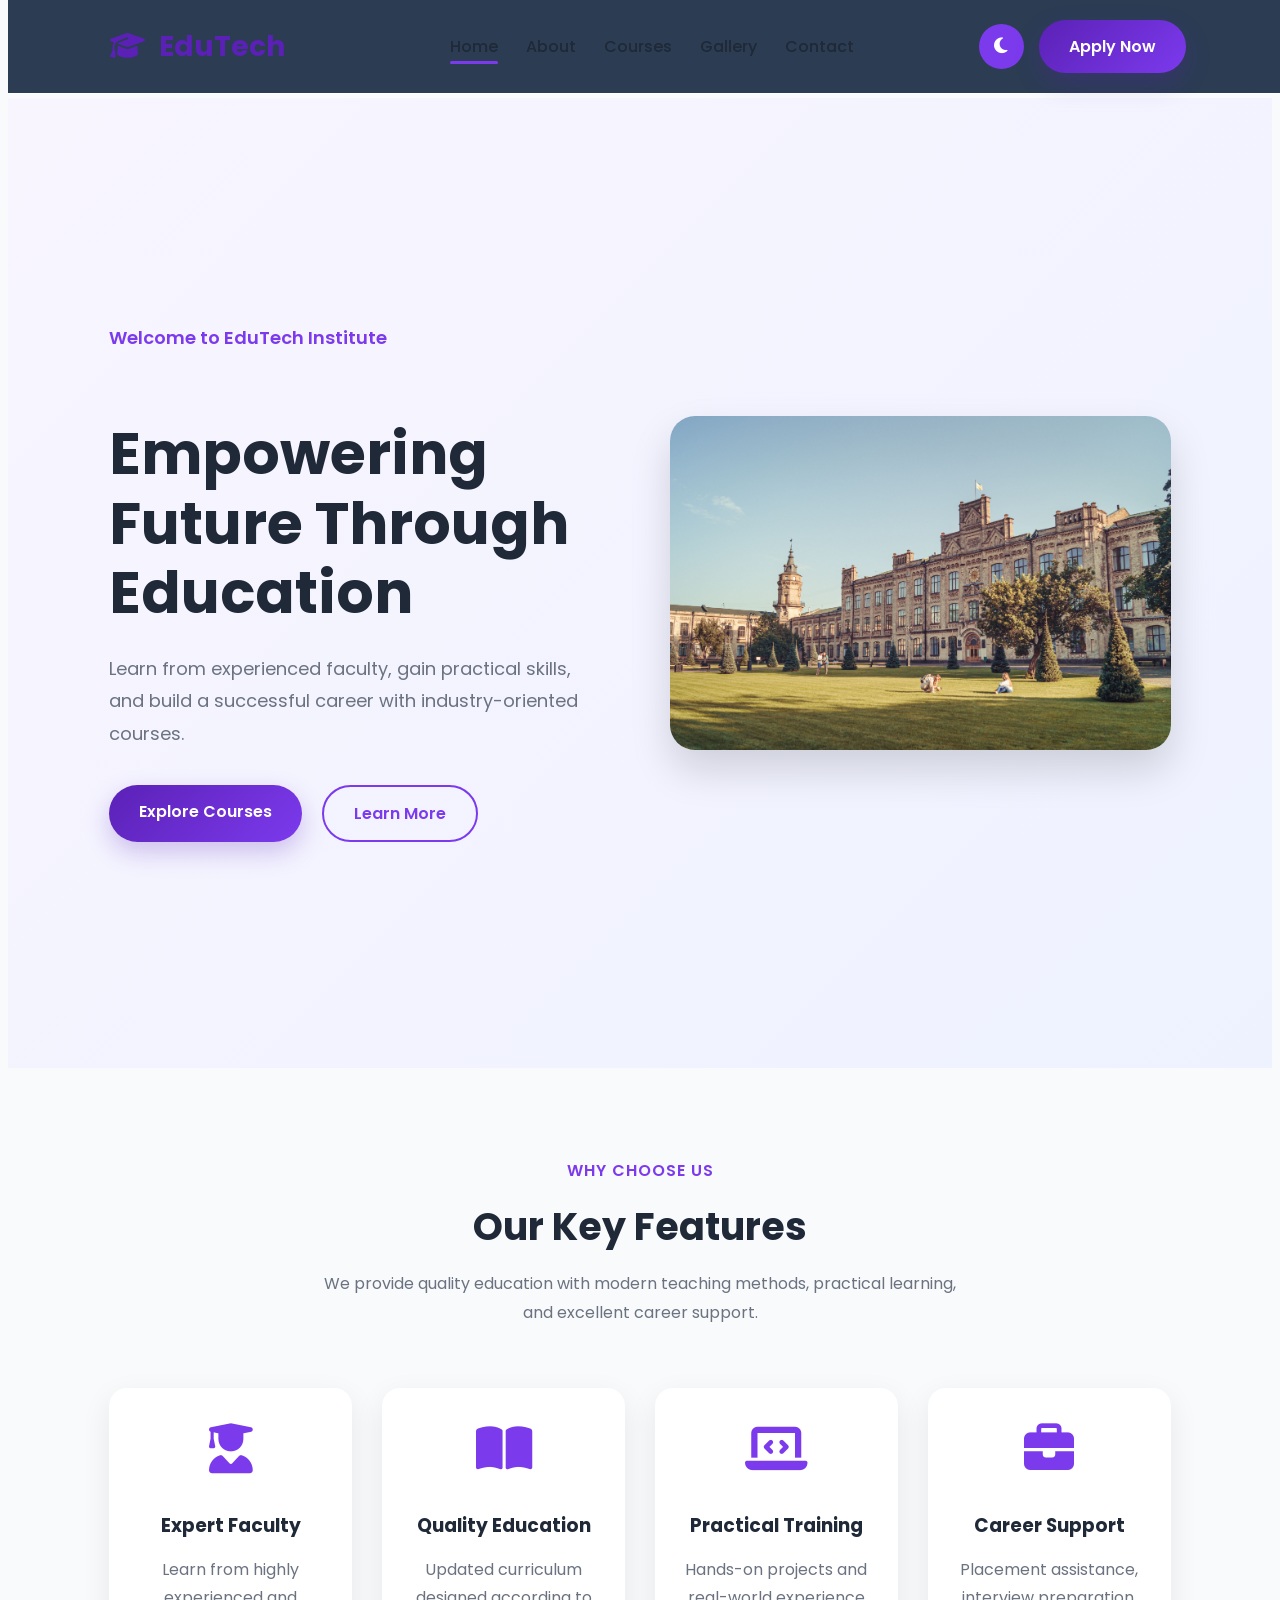
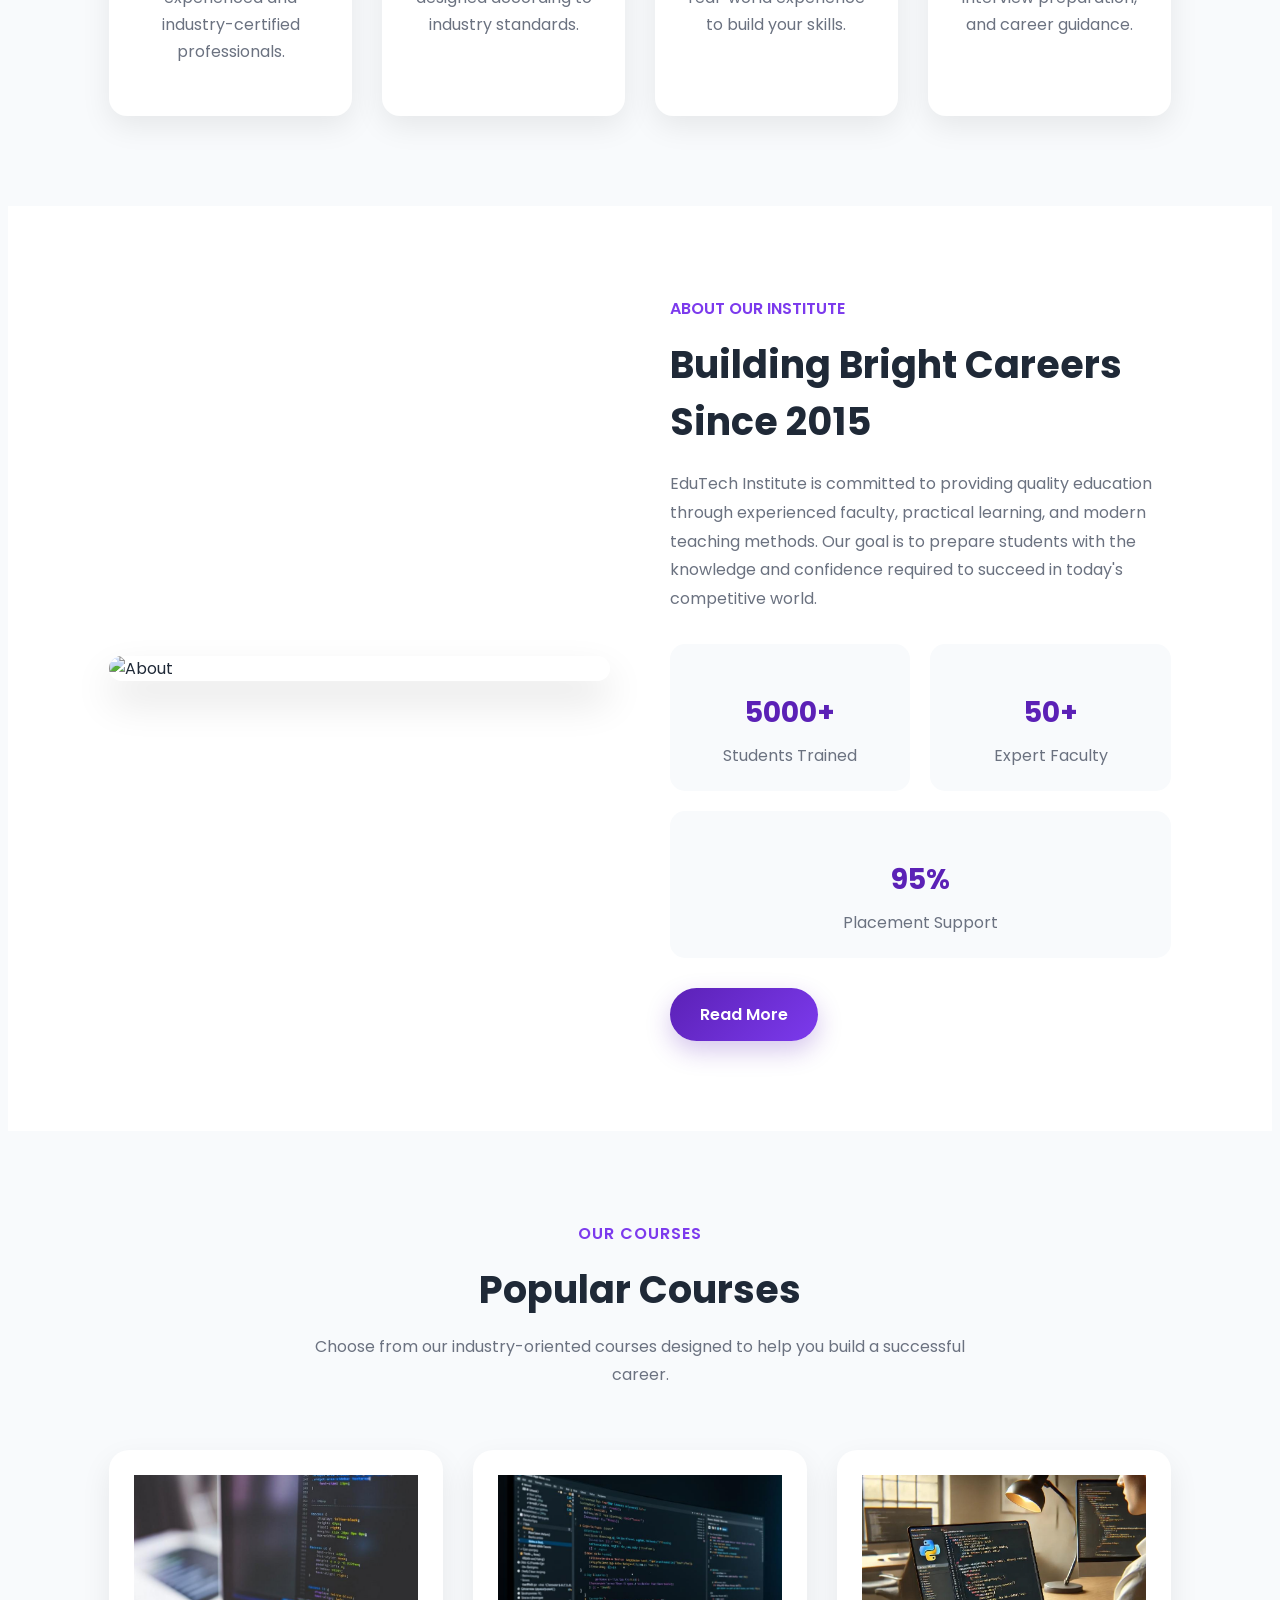
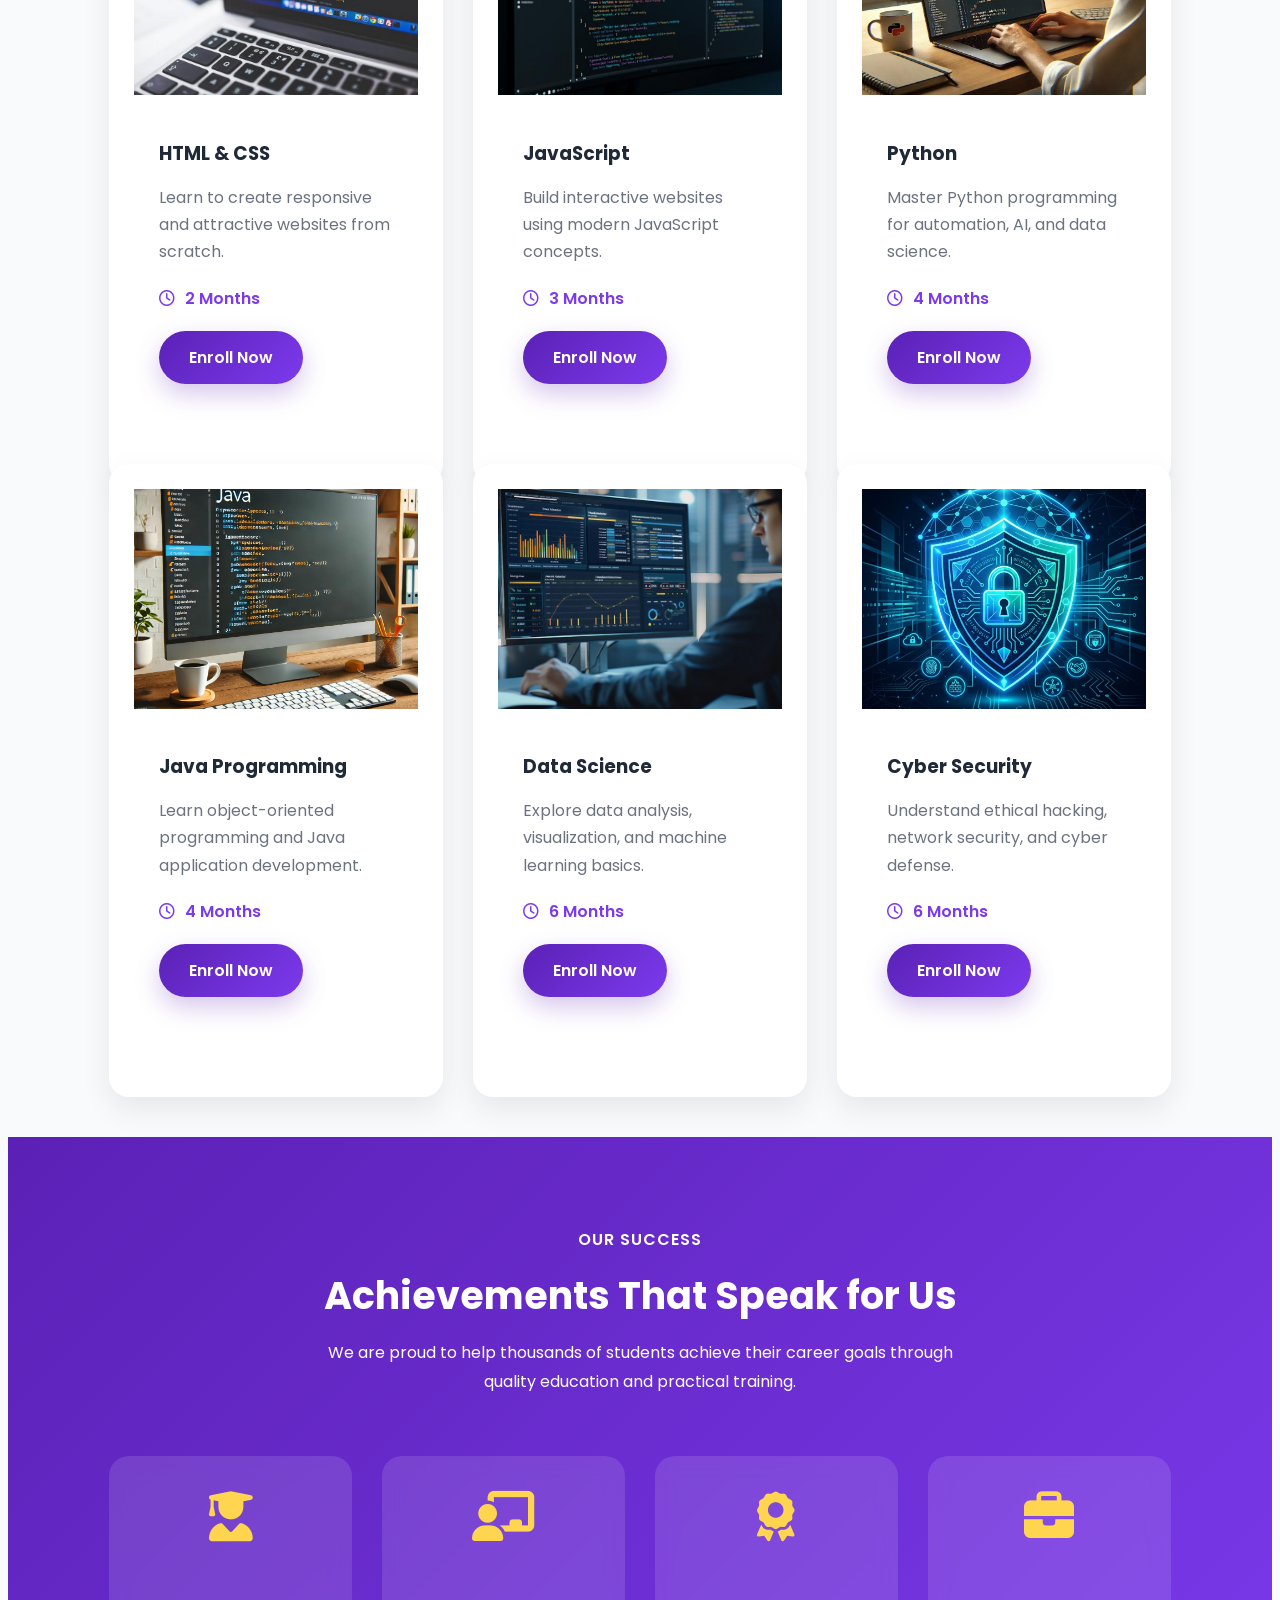
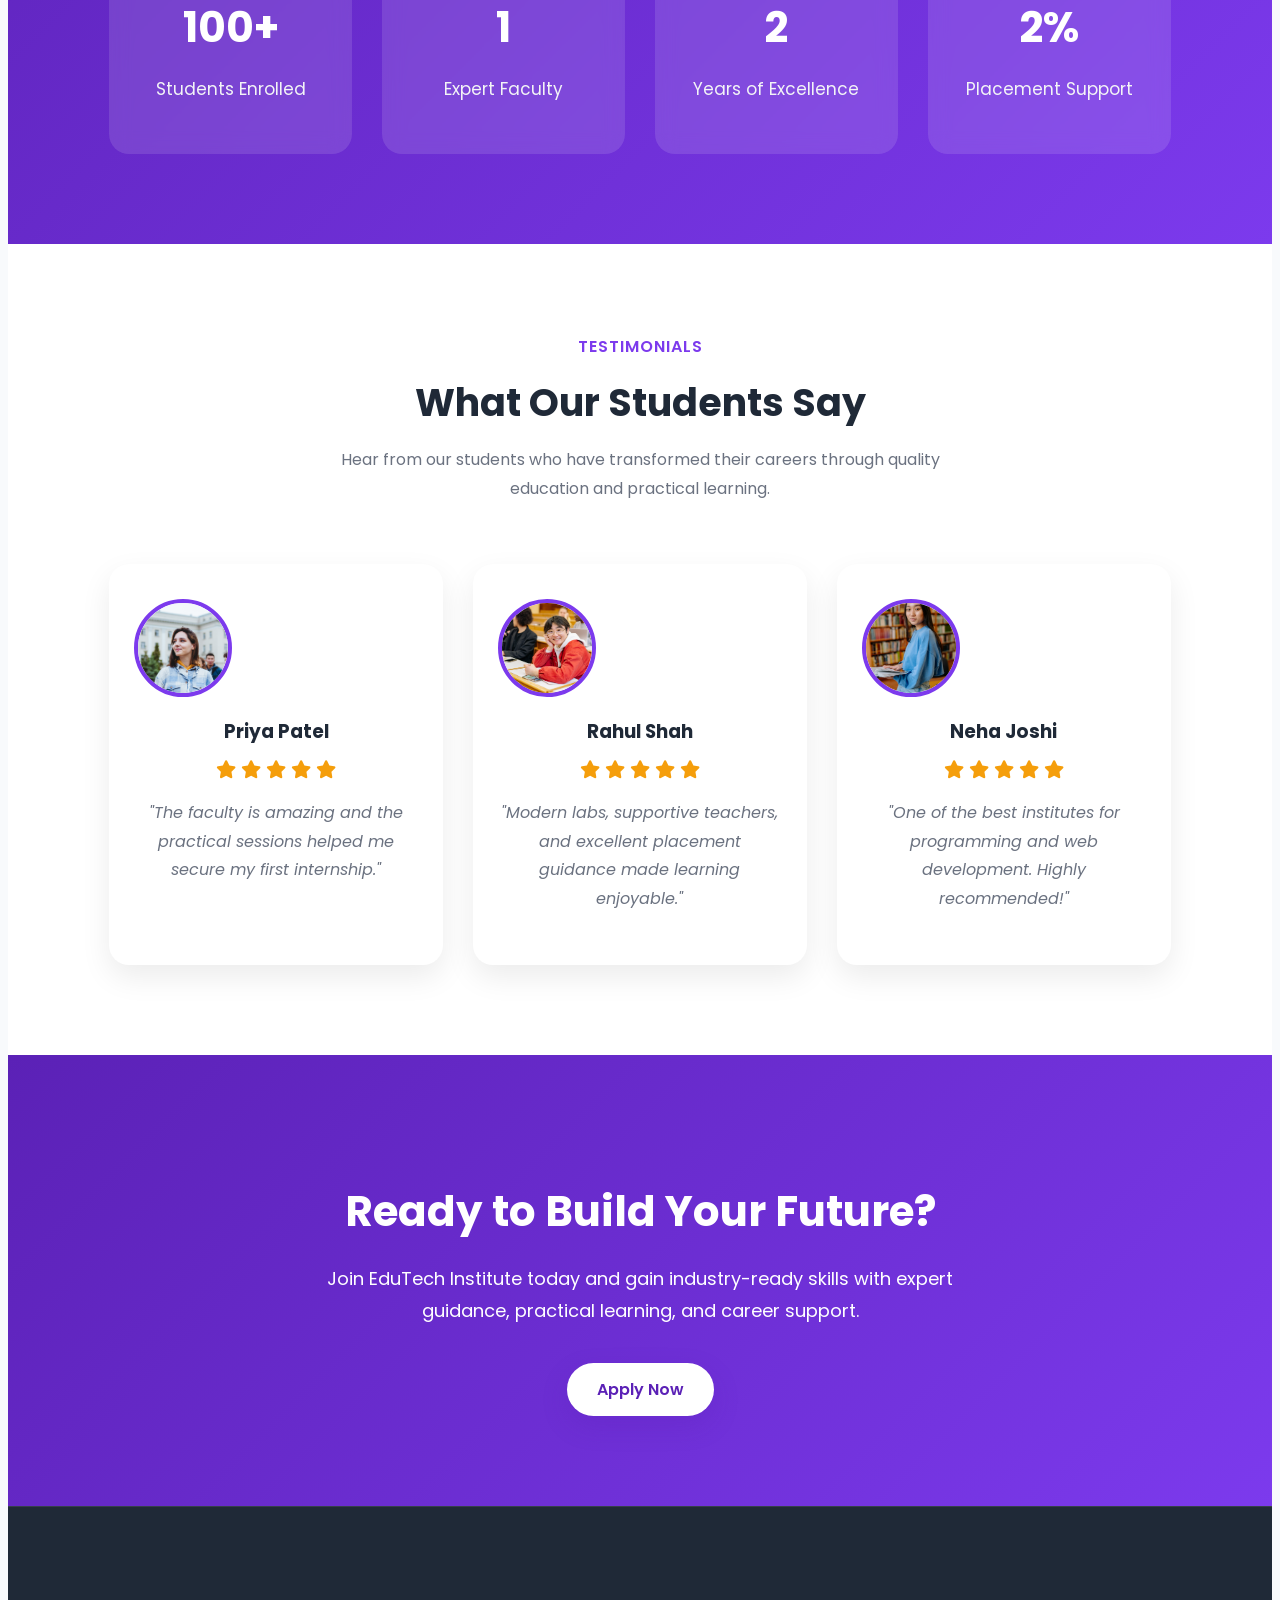
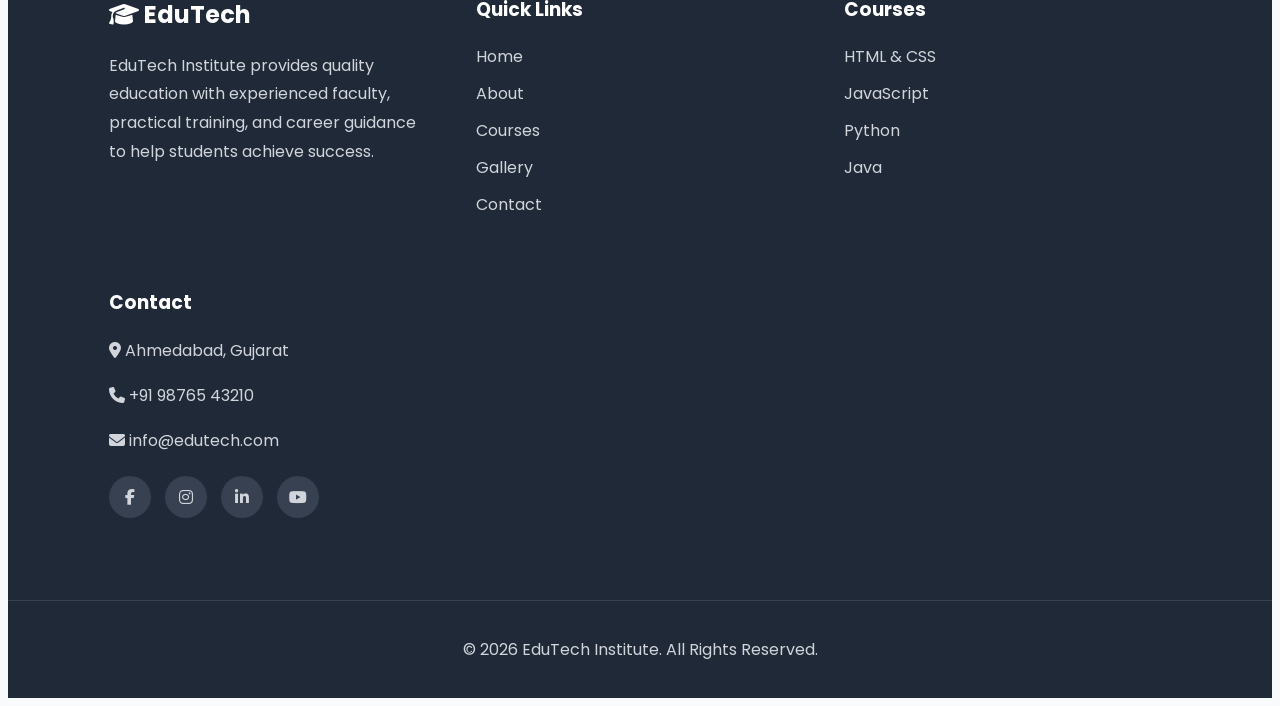
==== commit 29df887e: "Update index.html" ====
--- a/index.html
+++ b/index.html
@@ -547,13 +547,11 @@
 </footer>
 <!-- ================= BACK TO TOP ================= -->
 
-<button id="topBtn">
-    <i class="fa-solid fa-arrow-up"></i>
-</button>
+
 <button id="topBtn" title="Go to Top">
     <i class="fa-solid fa-arrow-up"></i>
 </button>
 <script src="script.js"></script>
 </body>
 
-</html>+</html>
--- a/style.css
+++ b/style.css
@@ -25,6 +25,10 @@
 }
 
 .navbar{
+    background: rgba(7,26,53,0.85);
+    backdrop-filter: blur(12px);
+    -webkit-backdrop-filter: blur(12px);
+    transition: 0.3s ease;
     display:flex;
     justify-content:space-between;
     align-items:center;
@@ -158,7 +162,7 @@
 }
 
 .hero-image img{
-
+	 transition: .4s;
     width:100%;
 
     max-width:550px;
@@ -170,7 +174,10 @@
     animation:float 4s ease-in-out infinite;
 
 }
-
+.hero-image img:hover{
+    transform:translateY(-8px) scale(1.02);
+    filter:drop-shadow(0 15px 35px rgba(0,0,0,.25));
+}
 @keyframes float{
 
 0%,100%{
@@ -548,6 +555,7 @@
 /* ================= FOOTER ================= */
 
 footer{
+	border-top:1px solid rgba(255,255,255,.1);
     background:#1F2937;
     color:#fff;
 }
@@ -687,60 +695,7 @@
     transform:translateY(-5px);
     background:#5B21B6;
 }
-/* ================= MOBILE ================= */
-
-@media (max-width:768px){
-
-    .navbar{
-        flex-direction:column;
-        gap:15px;
-    }
-
-    .nav-links{
-        flex-wrap:wrap;
-        justify-content:center;
-        gap:18px;
-    }
-
-    .hero{
-
-    flex-direction:column-reverse;
-
-    text-align:center;
-
-    padding:50px 6%;
-
-}
-
-.hero-buttons{
-
-    justify-content:center;
-
-    flex-wrap:wrap;
-
-}
-
-.hero-text h1{
-
-    font-size:38px;
-
-}
-
-.hero-image img{
-
-    max-width:100%;
-
-}
-    .section-title h2,
-    .about-content h2,
-    .cta h2{
-        font-size:30px;
-    }
-
-    .about-boxes{
-        justify-content:center;
-    }
-}
+
 /* ================= PAGE HERO ================= */
 
 .page-hero{
@@ -990,11 +945,14 @@
 
     display:flex;
     flex-direction:column;
-}
-
+
+    height:100%;
+}
 .course-box:hover{
     transform:translateY(-10px);
     box-shadow:0 20px 40px rgba(91,33,182,.20);
+border:2px solid #4F46E5;
+    transform:translateY(-8px);
 }
 
 .course-box img{
@@ -1005,11 +963,12 @@
 
 .course-details{
     padding:25px;
+
     display:flex;
     flex-direction:column;
-    height:100%;
-}
-
+
+    flex:1;
+}
 .badge{
     display:inline-block;
     background:#7C3AED;
@@ -1033,6 +992,7 @@
 .course-details ul{
     list-style:none;
     padding:20px 0;
+    margin-bottom:auto;
 }
 
 .course-details ul li{
@@ -1045,8 +1005,20 @@
     margin-right:8px;
 }
 .course-details .btn{
-    margin-top:auto;
-    align-self:flex-start;
+
+    display:inline-flex;
+
+    align-items:center;
+
+    justify-content:center;
+
+    min-width:170px;
+
+    height:52px;
+
+    border-radius:50px;
+
+    margin-top:25px;
 }
 /*================ GALLERY PAGE =================*/
 
@@ -1428,4 +1400,97 @@
 
 body.dark-mode header{
     background:#111827;
-}+}
+
+/* ================= MOBILE FIX ================= */
+
+@media (max-width:768px){
+
+body{
+    padding-top:75px;
+}
+
+.navbar{
+    display:flex;
+    justify-content:space-between;
+    align-items:center;
+    padding:15px 20px;
+    position:relative;
+}
+
+.logo{
+    font-size:24px;
+}
+
+.menu-toggle{
+    display:block;
+    font-size:28px;
+}
+
+.nav-actions{
+    display:none;
+}
+
+.nav-links{
+    display:none;
+    position:absolute;
+    top:100%;
+    left:0;
+    width:100%;
+    background:#ffffff;
+    flex-direction:column;
+    align-items:center;
+    padding:20px 0;
+    box-shadow:0 10px 20px rgba(0,0,0,.1);
+    z-index:999;
+}
+
+.nav-links.active{
+    display:flex;
+}
+
+.nav-links li{
+    margin:12px 0;
+}
+
+.page-hero{
+    height:220px;
+    margin-top:0;
+}
+
+.page-hero h1{
+    font-size:32px;
+}
+
+.page-hero p{
+    font-size:16px;
+    padding:0 15px;
+}
+
+.contact-page{
+    padding:60px 20px;
+}
+
+.contact-container{
+    flex-direction:column;
+}
+
+.contact-form,
+.contact-image{
+    width:100%;
+    min-width:100%;
+}
+
+.contact-info{
+    grid-template-columns:1fr;
+}
+
+.map-section{
+    padding:20px;
+}
+
+.map-section iframe{
+    height:280px;
+}
+
+}
